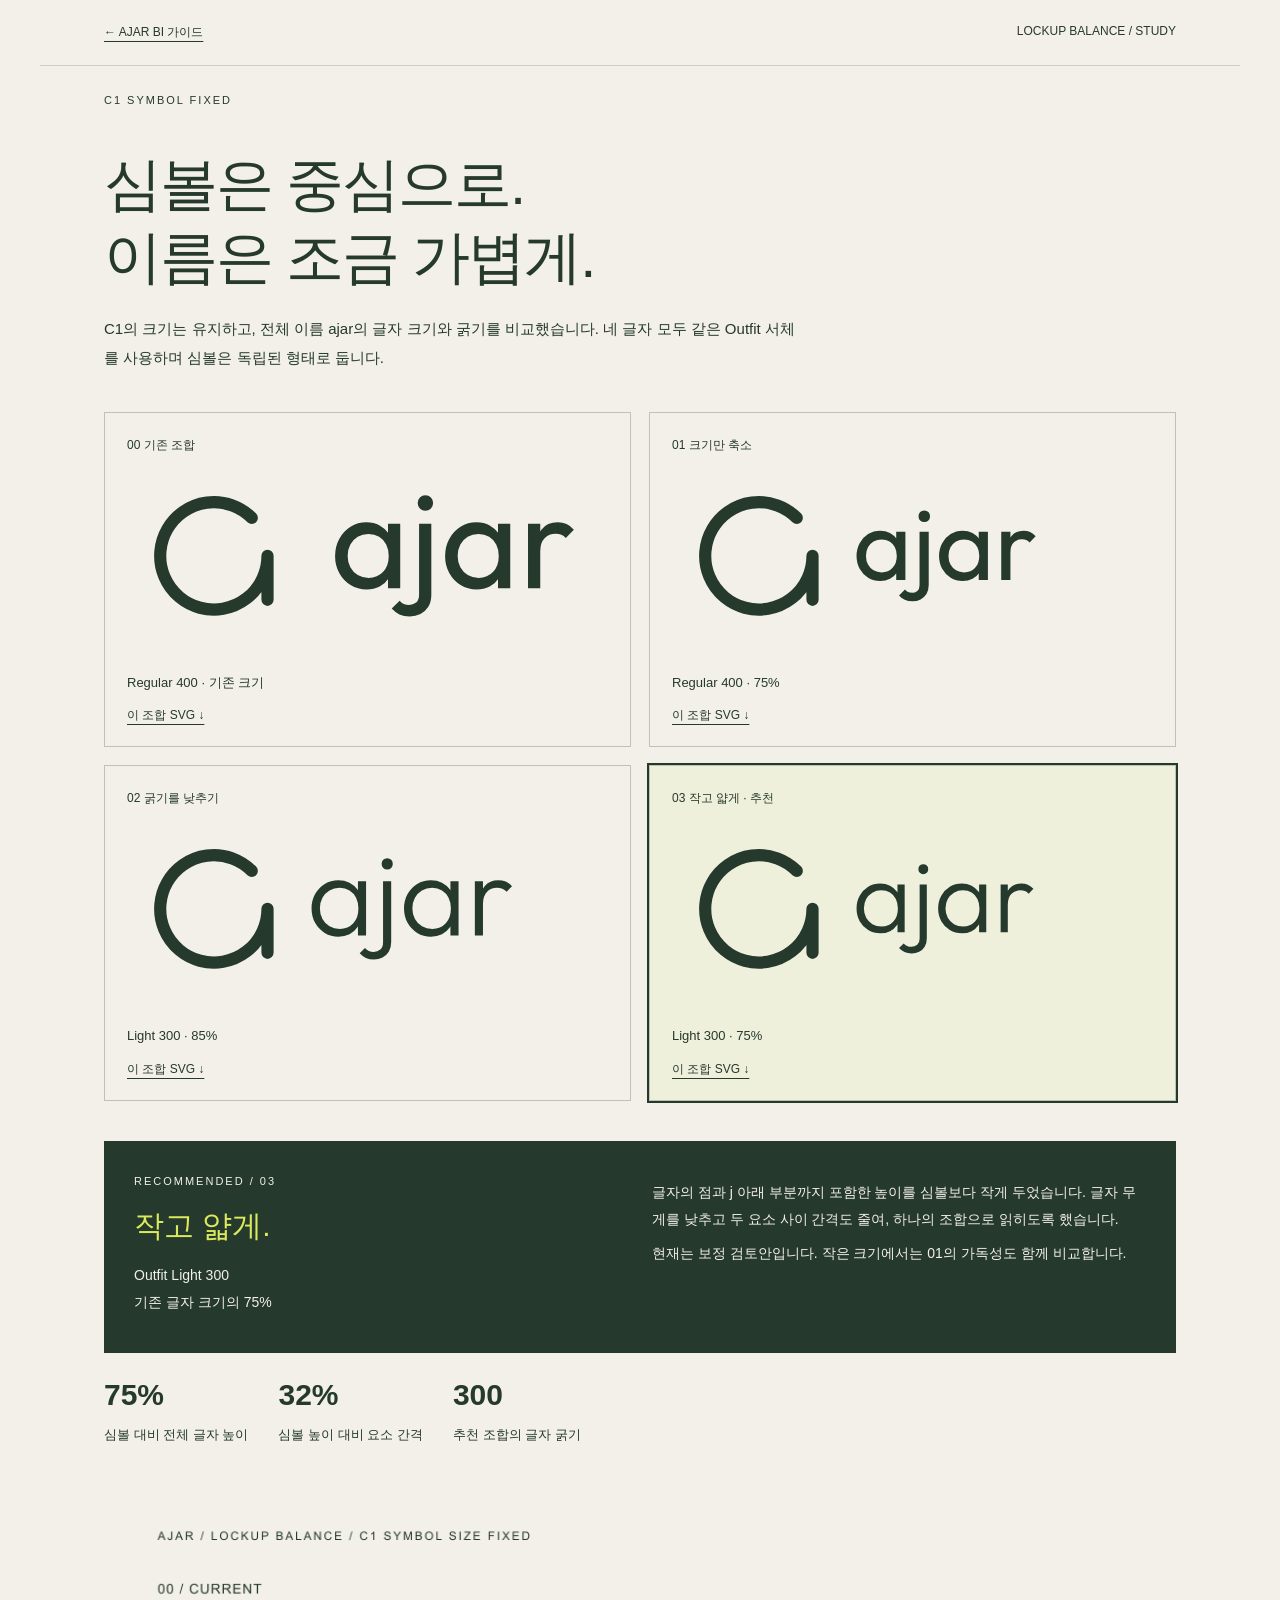
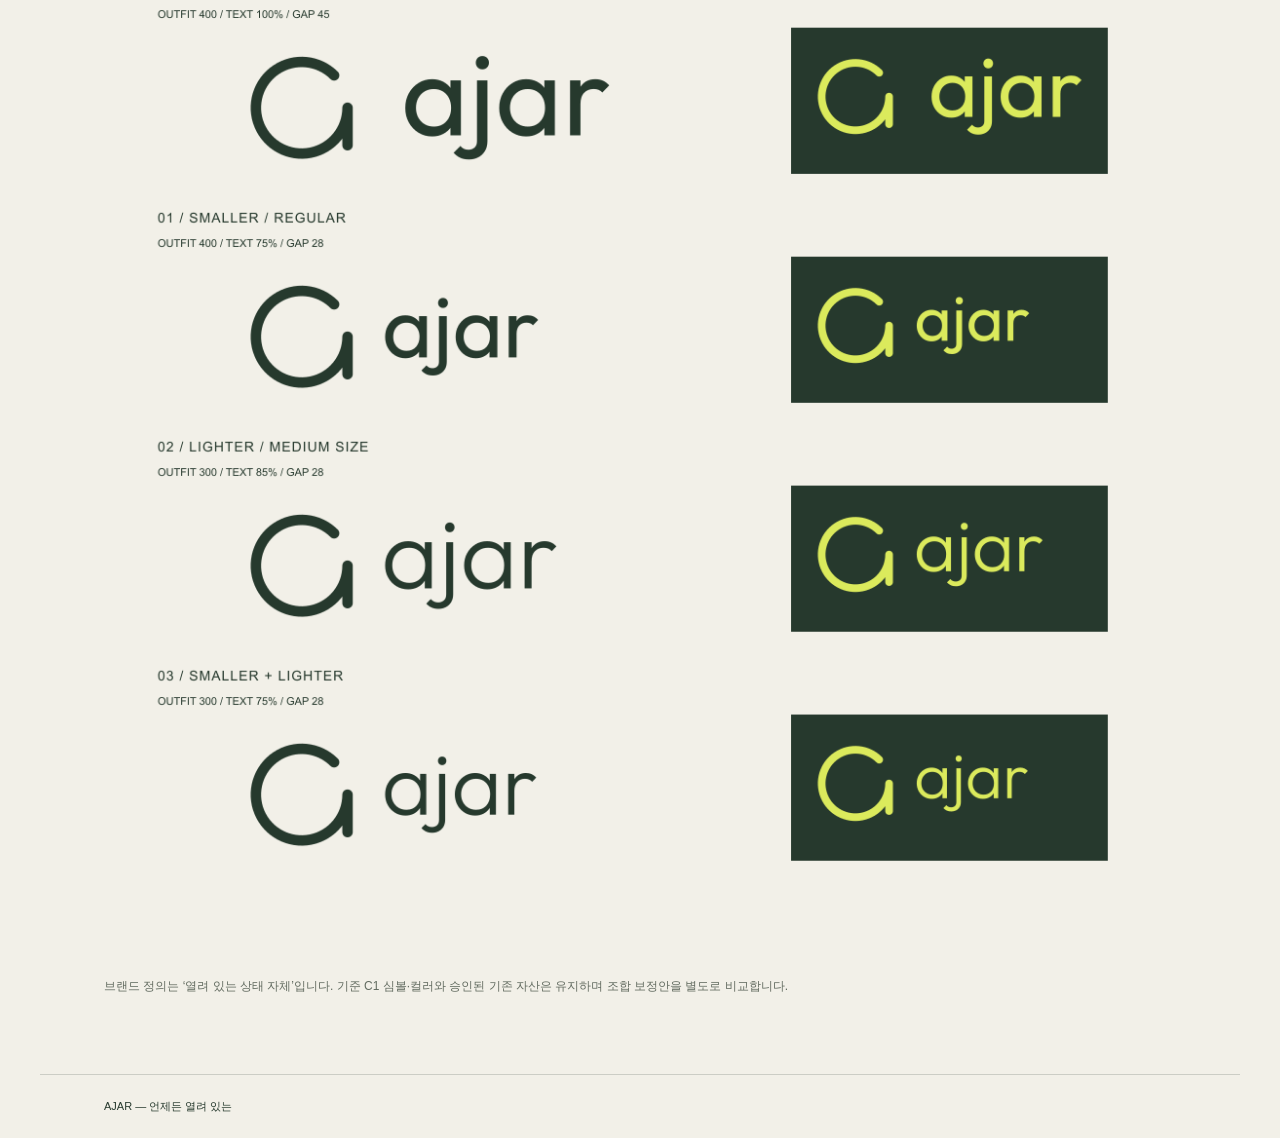
==== docs/lockup-study.html @ 3a253bbe "Compare lighter and smaller AJAR wordmark lockups" ====
<!doctype html><html lang="ko"><head><meta charset="utf-8"><meta name="viewport" content="width=device-width,initial-scale=1"><title>AJAR — 조합의 균형</title><meta name="description" content="C1 심볼을 고정하고 Outfit 이름의 크기와 굵기를 비교합니다."><style>@font-face{font-family:Outfit;src:url("assets/bi/Outfit-Variable.ttf");font-weight:100 900;font-display:swap}*{box-sizing:border-box}body{margin:0;background:#f2f0e8;color:#26392d;font-family:Outfit,'Apple SD Gothic Neo','Malgun Gothic',sans-serif}header,main,footer{max-width:1200px;margin:auto;padding:24px 5%}header{display:flex;justify-content:space-between;border-bottom:1px solid #26392d30;font-size:12px}a{color:inherit;text-underline-offset:5px}h1{font-size:clamp(32px,5vw,58px);font-weight:400;letter-spacing:-2px;line-height:1.25;margin:40px 0 22px}p{font-size:15px;line-height:1.9}.eyebrow{font-size:11px;letter-spacing:2px}.intro{max-width:700px}.options{display:grid;grid-template-columns:1fr 1fr;gap:18px;margin:40px 0}.option{border:1px solid #26392d40;padding:22px;min-width:0}.option:last-child{outline:2px solid #26392d;background:#eef0db}.option>span{font-size:12px}.option img{display:block;width:100%;height:auto}.option p{font-size:13px;margin:0 0 10px}.option a{font-size:12px}.recommend{background:#26392d;color:#f2f0e8;padding:30px;display:grid;grid-template-columns:1fr 1fr;gap:24px}.recommend strong{font-size:30px;font-weight:400;color:#dbea5c}.recommend p{font-size:14px;margin:8px 0}.sheet{margin-top:40px}.sheet img{width:100%;height:auto;display:block}.note{font-size:12px;color:#626b60}.rules{display:flex;gap:30px;flex-wrap:wrap}.rules p{font-size:13px}.rules strong{font-size:30px;display:block}footer{border-top:1px solid #26392d30;font-size:11px;margin-top:40px}@media(max-width:600px){.options,.recommend{grid-template-columns:1fr}h1{letter-spacing:-1px}.option{padding:17px}}a:focus-visible{outline:3px solid #26392d;outline-offset:5px}</style></head><body><header><a href="./">← AJAR BI 가이드</a><span>LOCKUP BALANCE / STUDY</span></header><main><section class="intro"><span class="eyebrow">C1 SYMBOL FIXED</span><h1>심볼은 중심으로.<br>이름은 조금 가볍게.</h1><p>C1의 크기는 유지하고, 전체 이름 ajar의 글자 크기와 굵기를 비교했습니다. 네 글자 모두 같은 Outfit 서체를 사용하며 심볼은 독립된 형태로 둡니다.</p></section><div class="options"><article class="option"><span>00 기존 조합</span><img src="assets/bi/studies/ajar-lockup-00.svg" alt="00 기존 조합 심볼과 전체 이름 조합" width="1065" height="480"><p>Regular 400 · 기존 크기</p><a href="assets/bi/studies/ajar-lockup-00.svg" download>이 조합 SVG ↓</a></article><article class="option"><span>01 크기만 축소</span><img src="assets/bi/studies/ajar-lockup-01.svg" alt="01 크기만 축소 심볼과 전체 이름 조합" width="1065" height="480"><p>Regular 400 · 75%</p><a href="assets/bi/studies/ajar-lockup-01.svg" download>이 조합 SVG ↓</a></article><article class="option"><span>02 굵기를 낮추기</span><img src="assets/bi/studies/ajar-lockup-02.svg" alt="02 굵기를 낮추기 심볼과 전체 이름 조합" width="1065" height="480"><p>Light 300 · 85%</p><a href="assets/bi/studies/ajar-lockup-02.svg" download>이 조합 SVG ↓</a></article><article class="option"><span>03 작고 얇게 · 추천</span><img src="assets/bi/studies/ajar-lockup-03.svg" alt="03 작고 얇게 · 추천 심볼과 전체 이름 조합" width="1065" height="480"><p>Light 300 · 75%</p><a href="assets/bi/studies/ajar-lockup-03.svg" download>이 조합 SVG ↓</a></article></div><section class="recommend"><div><span class="eyebrow">RECOMMENDED / 03</span><p><strong>작고 얇게.</strong></p><p>Outfit Light 300<br>기존 글자 크기의 75%</p></div><div><p>글자의 점과 j 아래 부분까지 포함한 높이를 심볼보다 작게 두었습니다. 글자 무게를 낮추고 두 요소 사이 간격도 줄여, 하나의 조합으로 읽히도록 했습니다.</p><p>현재는 보정 검토안입니다. 작은 크기에서는 01의 가독성도 함께 비교합니다.</p></div></section><div class="rules"><p><strong>75%</strong>심볼 대비 전체 글자 높이</p><p><strong>32%</strong>심볼 높이 대비 요소 간격</p><p><strong>300</strong>추천 조합의 글자 굵기</p></div><section class="sheet"><a href="assets/bi/studies/ajar-lockup-balance.png"><img src="assets/bi/studies/ajar-lockup-balance.png" alt="동일한 심볼 크기로 원안과 세 보정안을 밝은 바탕과 녹색 바탕에서 비교한 렌더링" width="1100" height="1090"></a></section><p class="note">브랜드 정의는 ‘열려 있는 상태 자체’입니다. 기준 C1 심볼·컬러와 승인된 기존 자산은 유지하며 조합 보정안을 별도로 비교합니다.</p></main><footer>AJAR — 언제든 열려 있는</footer></body></html>
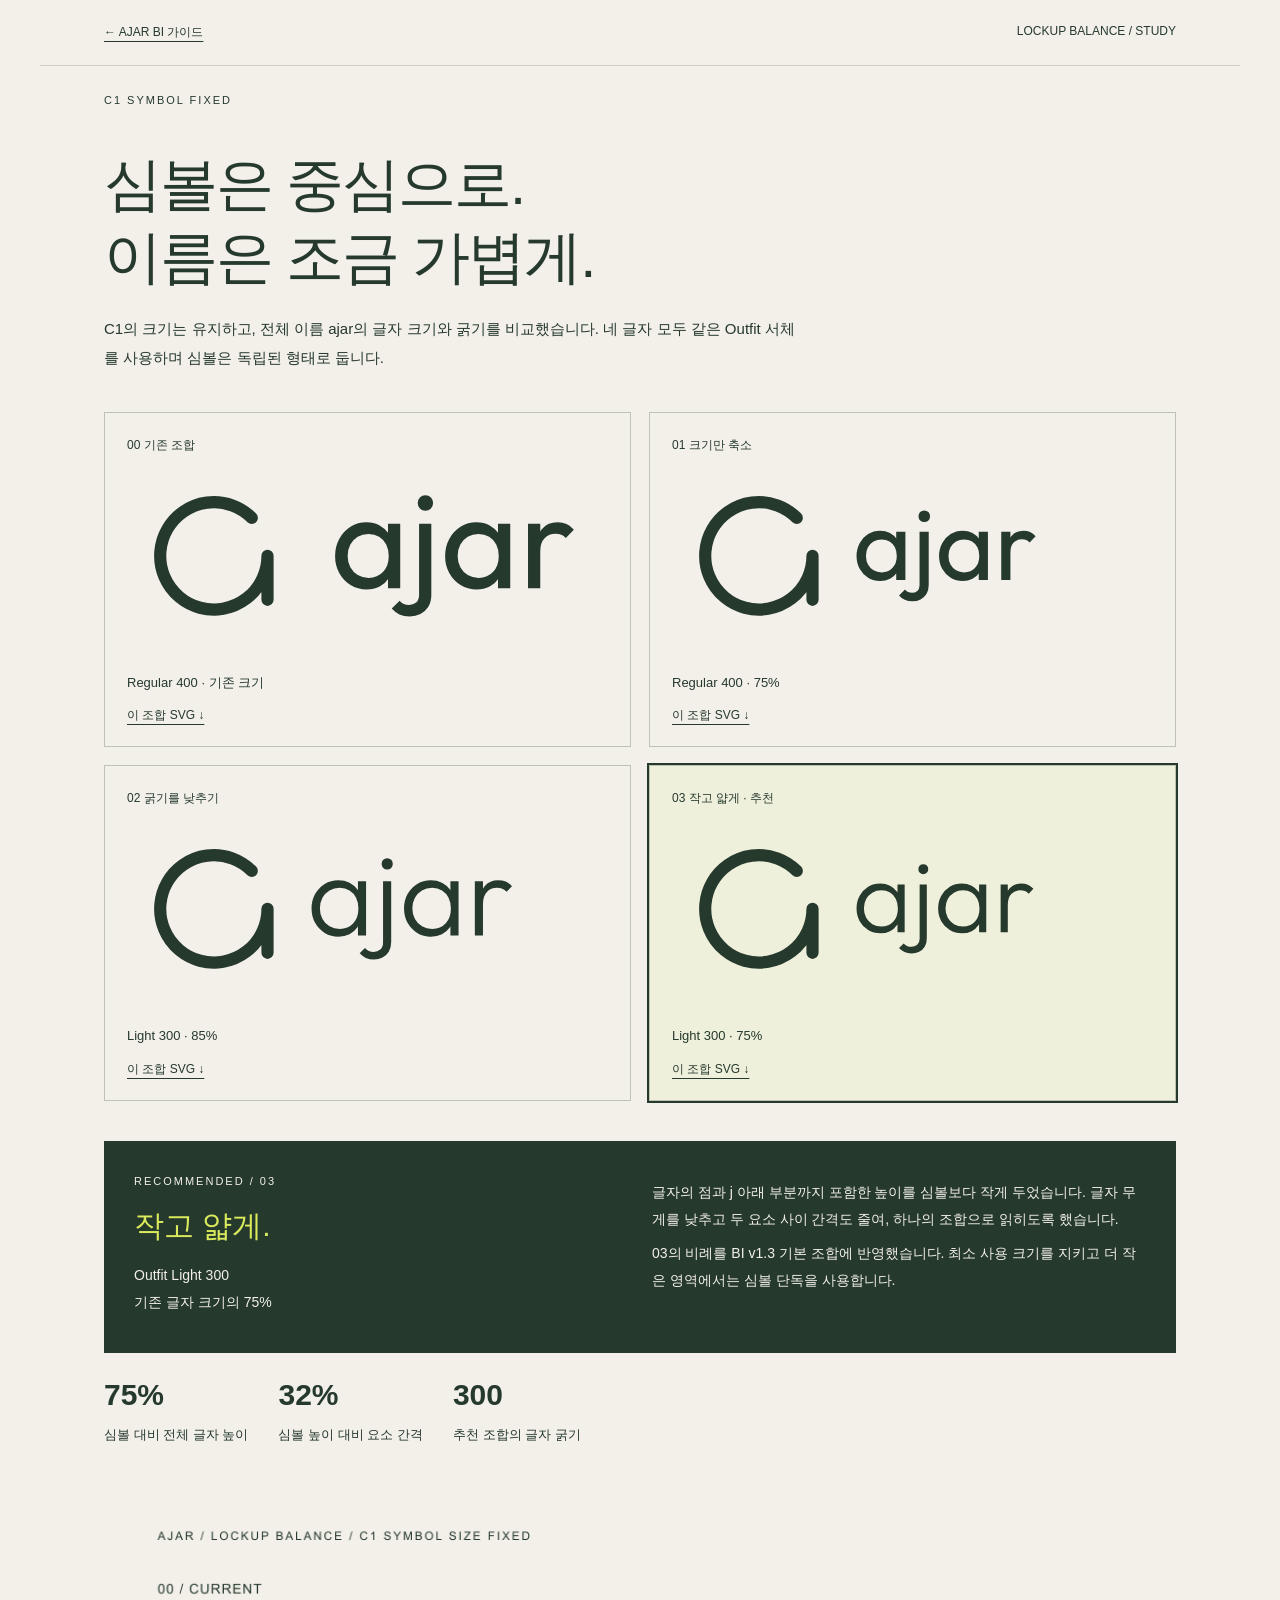
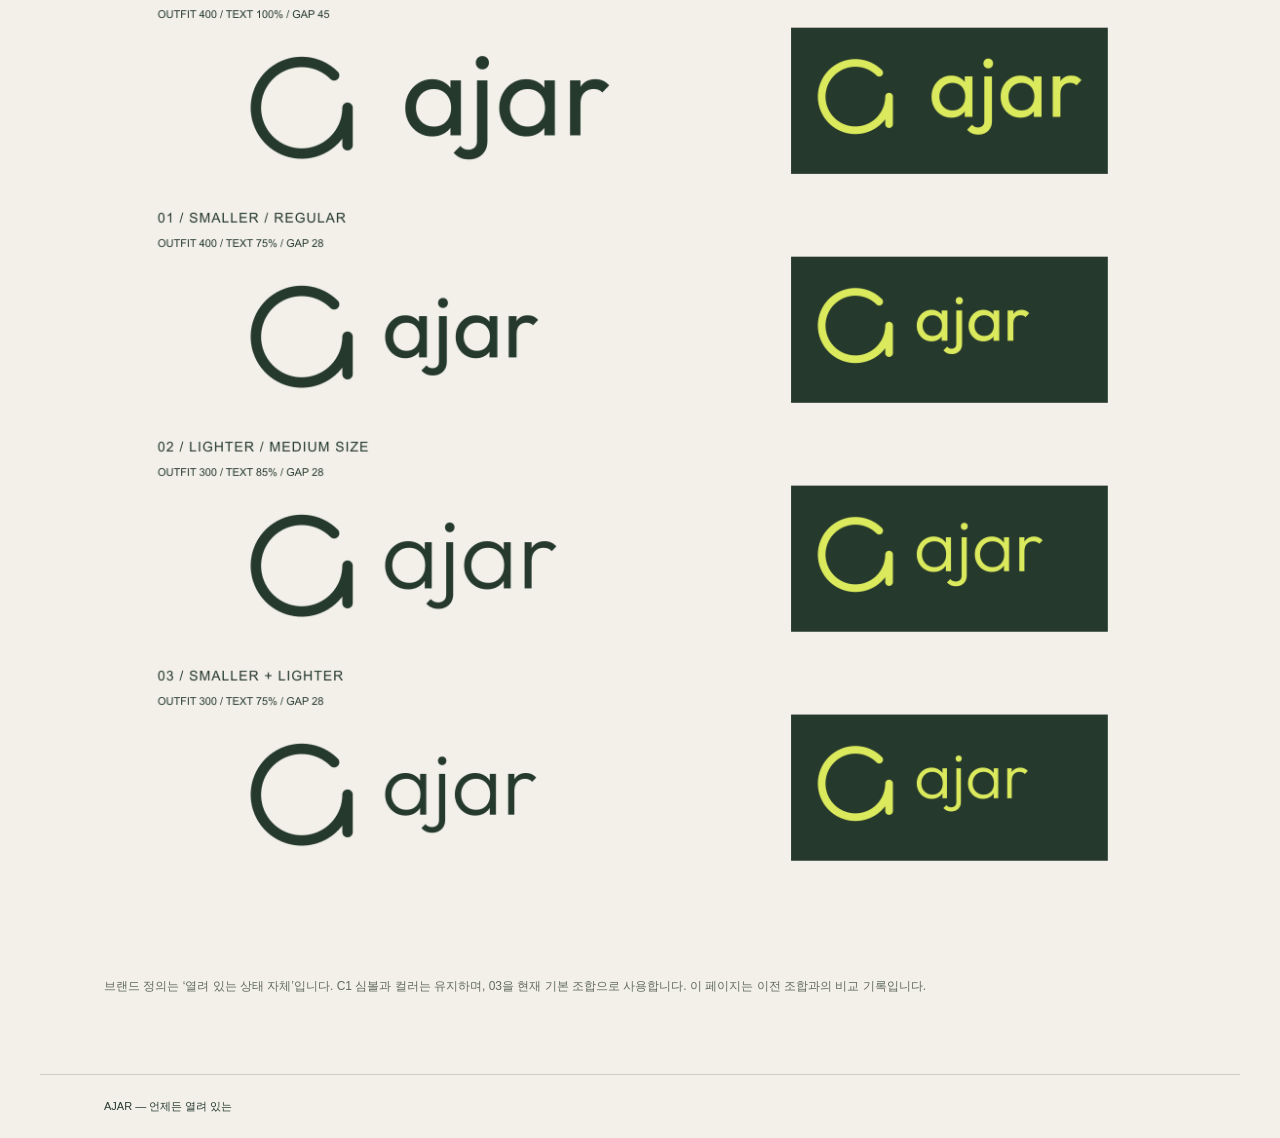
==== commit 94301191: "Refine AJAR identity with lighter typography and spacious layouts" ====
--- a/docs/lockup-study.html
+++ b/docs/lockup-study.html
@@ -1 +1 @@
-<!doctype html><html lang="ko"><head><meta charset="utf-8"><meta name="viewport" content="width=device-width,initial-scale=1"><title>AJAR — 조합의 균형</title><meta name="description" content="C1 심볼을 고정하고 Outfit 이름의 크기와 굵기를 비교합니다."><style>@font-face{font-family:Outfit;src:url("assets/bi/Outfit-Variable.ttf");font-weight:100 900;font-display:swap}*{box-sizing:border-box}body{margin:0;background:#f2f0e8;color:#26392d;font-family:Outfit,'Apple SD Gothic Neo','Malgun Gothic',sans-serif}header,main,footer{max-width:1200px;margin:auto;padding:24px 5%}header{display:flex;justify-content:space-between;border-bottom:1px solid #26392d30;font-size:12px}a{color:inherit;text-underline-offset:5px}h1{font-size:clamp(32px,5vw,58px);font-weight:400;letter-spacing:-2px;line-height:1.25;margin:40px 0 22px}p{font-size:15px;line-height:1.9}.eyebrow{font-size:11px;letter-spacing:2px}.intro{max-width:700px}.options{display:grid;grid-template-columns:1fr 1fr;gap:18px;margin:40px 0}.option{border:1px solid #26392d40;padding:22px;min-width:0}.option:last-child{outline:2px solid #26392d;background:#eef0db}.option>span{font-size:12px}.option img{display:block;width:100%;height:auto}.option p{font-size:13px;margin:0 0 10px}.option a{font-size:12px}.recommend{background:#26392d;color:#f2f0e8;padding:30px;display:grid;grid-template-columns:1fr 1fr;gap:24px}.recommend strong{font-size:30px;font-weight:400;color:#dbea5c}.recommend p{font-size:14px;margin:8px 0}.sheet{margin-top:40px}.sheet img{width:100%;height:auto;display:block}.note{font-size:12px;color:#626b60}.rules{display:flex;gap:30px;flex-wrap:wrap}.rules p{font-size:13px}.rules strong{font-size:30px;display:block}footer{border-top:1px solid #26392d30;font-size:11px;margin-top:40px}@media(max-width:600px){.options,.recommend{grid-template-columns:1fr}h1{letter-spacing:-1px}.option{padding:17px}}a:focus-visible{outline:3px solid #26392d;outline-offset:5px}</style></head><body><header><a href="./">← AJAR BI 가이드</a><span>LOCKUP BALANCE / STUDY</span></header><main><section class="intro"><span class="eyebrow">C1 SYMBOL FIXED</span><h1>심볼은 중심으로.<br>이름은 조금 가볍게.</h1><p>C1의 크기는 유지하고, 전체 이름 ajar의 글자 크기와 굵기를 비교했습니다. 네 글자 모두 같은 Outfit 서체를 사용하며 심볼은 독립된 형태로 둡니다.</p></section><div class="options"><article class="option"><span>00 기존 조합</span><img src="assets/bi/studies/ajar-lockup-00.svg" alt="00 기존 조합 심볼과 전체 이름 조합" width="1065" height="480"><p>Regular 400 · 기존 크기</p><a href="assets/bi/studies/ajar-lockup-00.svg" download>이 조합 SVG ↓</a></article><article class="option"><span>01 크기만 축소</span><img src="assets/bi/studies/ajar-lockup-01.svg" alt="01 크기만 축소 심볼과 전체 이름 조합" width="1065" height="480"><p>Regular 400 · 75%</p><a href="assets/bi/studies/ajar-lockup-01.svg" download>이 조합 SVG ↓</a></article><article class="option"><span>02 굵기를 낮추기</span><img src="assets/bi/studies/ajar-lockup-02.svg" alt="02 굵기를 낮추기 심볼과 전체 이름 조합" width="1065" height="480"><p>Light 300 · 85%</p><a href="assets/bi/studies/ajar-lockup-02.svg" download>이 조합 SVG ↓</a></article><article class="option"><span>03 작고 얇게 · 추천</span><img src="assets/bi/studies/ajar-lockup-03.svg" alt="03 작고 얇게 · 추천 심볼과 전체 이름 조합" width="1065" height="480"><p>Light 300 · 75%</p><a href="assets/bi/studies/ajar-lockup-03.svg" download>이 조합 SVG ↓</a></article></div><section class="recommend"><div><span class="eyebrow">RECOMMENDED / 03</span><p><strong>작고 얇게.</strong></p><p>Outfit Light 300<br>기존 글자 크기의 75%</p></div><div><p>글자의 점과 j 아래 부분까지 포함한 높이를 심볼보다 작게 두었습니다. 글자 무게를 낮추고 두 요소 사이 간격도 줄여, 하나의 조합으로 읽히도록 했습니다.</p><p>현재는 보정 검토안입니다. 작은 크기에서는 01의 가독성도 함께 비교합니다.</p></div></section><div class="rules"><p><strong>75%</strong>심볼 대비 전체 글자 높이</p><p><strong>32%</strong>심볼 높이 대비 요소 간격</p><p><strong>300</strong>추천 조합의 글자 굵기</p></div><section class="sheet"><a href="assets/bi/studies/ajar-lockup-balance.png"><img src="assets/bi/studies/ajar-lockup-balance.png" alt="동일한 심볼 크기로 원안과 세 보정안을 밝은 바탕과 녹색 바탕에서 비교한 렌더링" width="1100" height="1090"></a></section><p class="note">브랜드 정의는 ‘열려 있는 상태 자체’입니다. 기준 C1 심볼·컬러와 승인된 기존 자산은 유지하며 조합 보정안을 별도로 비교합니다.</p></main><footer>AJAR — 언제든 열려 있는</footer></body></html>+<!doctype html><html lang="ko"><head><meta charset="utf-8"><meta name="viewport" content="width=device-width,initial-scale=1"><title>AJAR — 조합의 균형</title><meta name="description" content="C1 심볼을 고정하고 Outfit 이름의 크기와 굵기를 비교합니다."><style>@font-face{font-family:Outfit;src:url("assets/bi/Outfit-Variable.ttf");font-weight:100 900;font-display:swap}*{box-sizing:border-box}body{margin:0;background:#f2f0e8;color:#26392d;font-family:Outfit,'Apple SD Gothic Neo','Malgun Gothic',sans-serif}header,main,footer{max-width:1200px;margin:auto;padding:24px 5%}header{display:flex;justify-content:space-between;border-bottom:1px solid #26392d30;font-size:12px}a{color:inherit;text-underline-offset:5px}h1{font-size:clamp(32px,5vw,58px);font-weight:400;letter-spacing:-2px;line-height:1.25;margin:40px 0 22px}p{font-size:15px;line-height:1.9}.eyebrow{font-size:11px;letter-spacing:2px}.intro{max-width:700px}.options{display:grid;grid-template-columns:1fr 1fr;gap:18px;margin:40px 0}.option{border:1px solid #26392d40;padding:22px;min-width:0}.option:last-child{outline:2px solid #26392d;background:#eef0db}.option>span{font-size:12px}.option img{display:block;width:100%;height:auto}.option p{font-size:13px;margin:0 0 10px}.option a{font-size:12px}.recommend{background:#26392d;color:#f2f0e8;padding:30px;display:grid;grid-template-columns:1fr 1fr;gap:24px}.recommend strong{font-size:30px;font-weight:400;color:#dbea5c}.recommend p{font-size:14px;margin:8px 0}.sheet{margin-top:40px}.sheet img{width:100%;height:auto;display:block}.note{font-size:12px;color:#626b60}.rules{display:flex;gap:30px;flex-wrap:wrap}.rules p{font-size:13px}.rules strong{font-size:30px;display:block}footer{border-top:1px solid #26392d30;font-size:11px;margin-top:40px}@media(max-width:600px){.options,.recommend{grid-template-columns:1fr}h1{letter-spacing:-1px}.option{padding:17px}}a:focus-visible{outline:3px solid #26392d;outline-offset:5px}</style></head><body><header><a href="./">← AJAR BI 가이드</a><span>LOCKUP BALANCE / STUDY</span></header><main><section class="intro"><span class="eyebrow">C1 SYMBOL FIXED</span><h1>심볼은 중심으로.<br>이름은 조금 가볍게.</h1><p>C1의 크기는 유지하고, 전체 이름 ajar의 글자 크기와 굵기를 비교했습니다. 네 글자 모두 같은 Outfit 서체를 사용하며 심볼은 독립된 형태로 둡니다.</p></section><div class="options"><article class="option"><span>00 기존 조합</span><img src="assets/bi/studies/ajar-lockup-00.svg" alt="00 기존 조합 심볼과 전체 이름 조합" width="1065" height="480"><p>Regular 400 · 기존 크기</p><a href="assets/bi/studies/ajar-lockup-00.svg" download>이 조합 SVG ↓</a></article><article class="option"><span>01 크기만 축소</span><img src="assets/bi/studies/ajar-lockup-01.svg" alt="01 크기만 축소 심볼과 전체 이름 조합" width="1065" height="480"><p>Regular 400 · 75%</p><a href="assets/bi/studies/ajar-lockup-01.svg" download>이 조합 SVG ↓</a></article><article class="option"><span>02 굵기를 낮추기</span><img src="assets/bi/studies/ajar-lockup-02.svg" alt="02 굵기를 낮추기 심볼과 전체 이름 조합" width="1065" height="480"><p>Light 300 · 85%</p><a href="assets/bi/studies/ajar-lockup-02.svg" download>이 조합 SVG ↓</a></article><article class="option"><span>03 작고 얇게 · 추천</span><img src="assets/bi/studies/ajar-lockup-03.svg" alt="03 작고 얇게 · 추천 심볼과 전체 이름 조합" width="1065" height="480"><p>Light 300 · 75%</p><a href="assets/bi/studies/ajar-lockup-03.svg" download>이 조합 SVG ↓</a></article></div><section class="recommend"><div><span class="eyebrow">RECOMMENDED / 03</span><p><strong>작고 얇게.</strong></p><p>Outfit Light 300<br>기존 글자 크기의 75%</p></div><div><p>글자의 점과 j 아래 부분까지 포함한 높이를 심볼보다 작게 두었습니다. 글자 무게를 낮추고 두 요소 사이 간격도 줄여, 하나의 조합으로 읽히도록 했습니다.</p><p>03의 비례를 BI v1.3 기본 조합에 반영했습니다. 최소 사용 크기를 지키고 더 작은 영역에서는 심볼 단독을 사용합니다.</p></div></section><div class="rules"><p><strong>75%</strong>심볼 대비 전체 글자 높이</p><p><strong>32%</strong>심볼 높이 대비 요소 간격</p><p><strong>300</strong>추천 조합의 글자 굵기</p></div><section class="sheet"><a href="assets/bi/studies/ajar-lockup-balance.png"><img src="assets/bi/studies/ajar-lockup-balance.png" alt="동일한 심볼 크기로 원안과 세 보정안을 밝은 바탕과 녹색 바탕에서 비교한 렌더링" width="1100" height="1090"></a></section><p class="note">브랜드 정의는 ‘열려 있는 상태 자체’입니다. C1 심볼과 컬러는 유지하며, 03을 현재 기본 조합으로 사용합니다. 이 페이지는 이전 조합과의 비교 기록입니다.</p></main><footer>AJAR — 언제든 열려 있는</footer></body></html>
